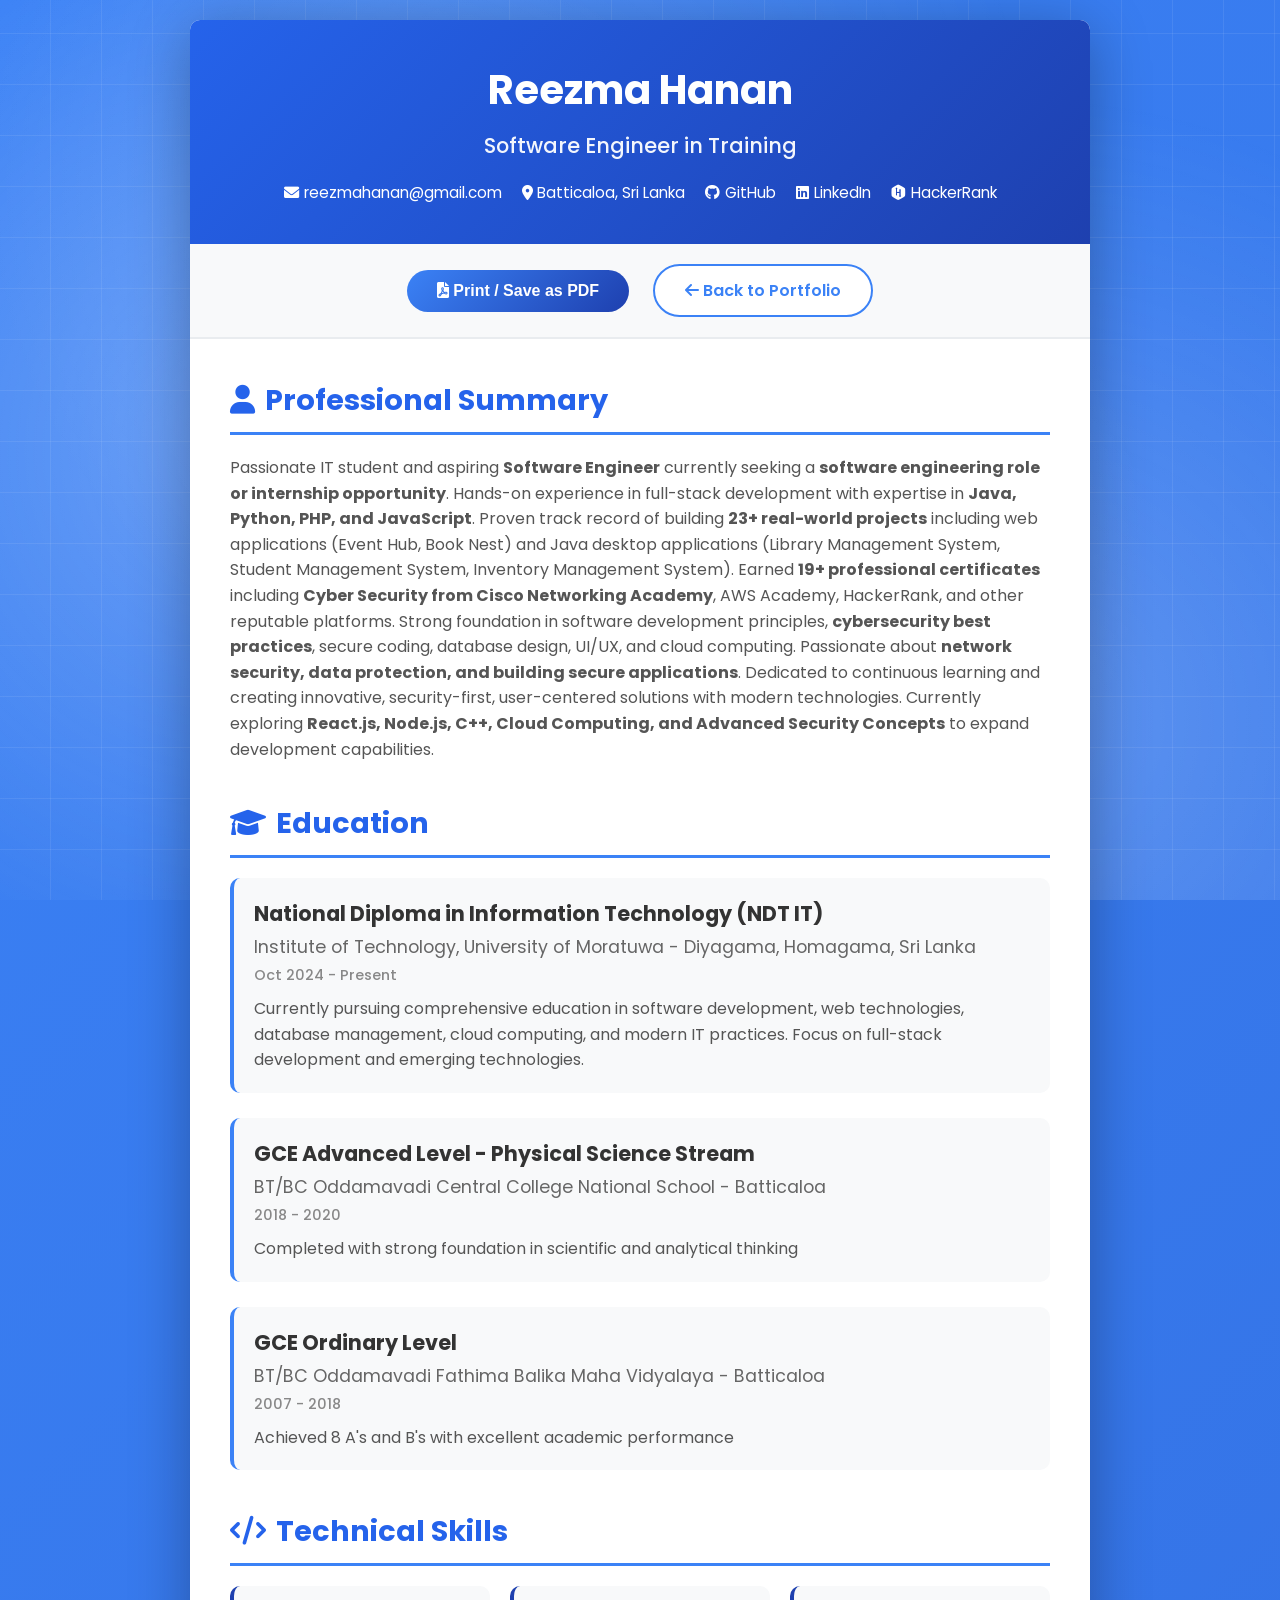
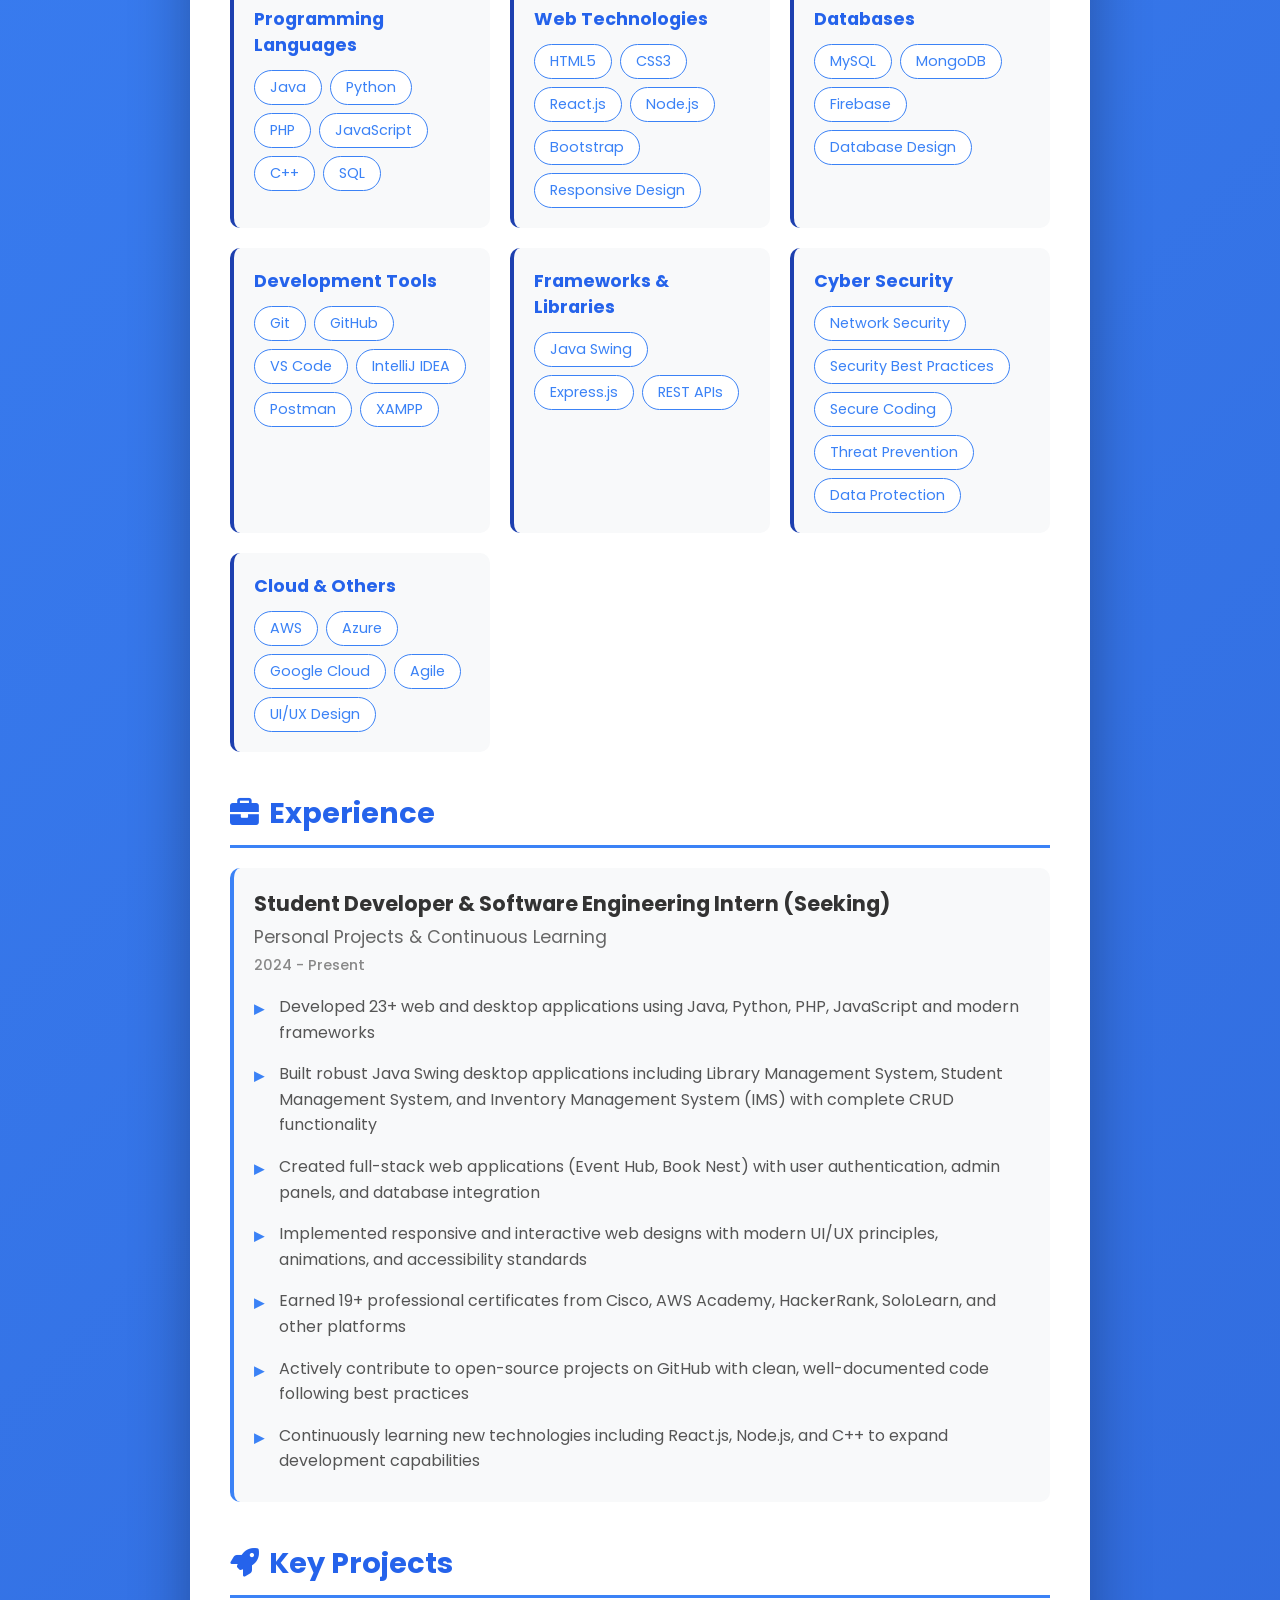
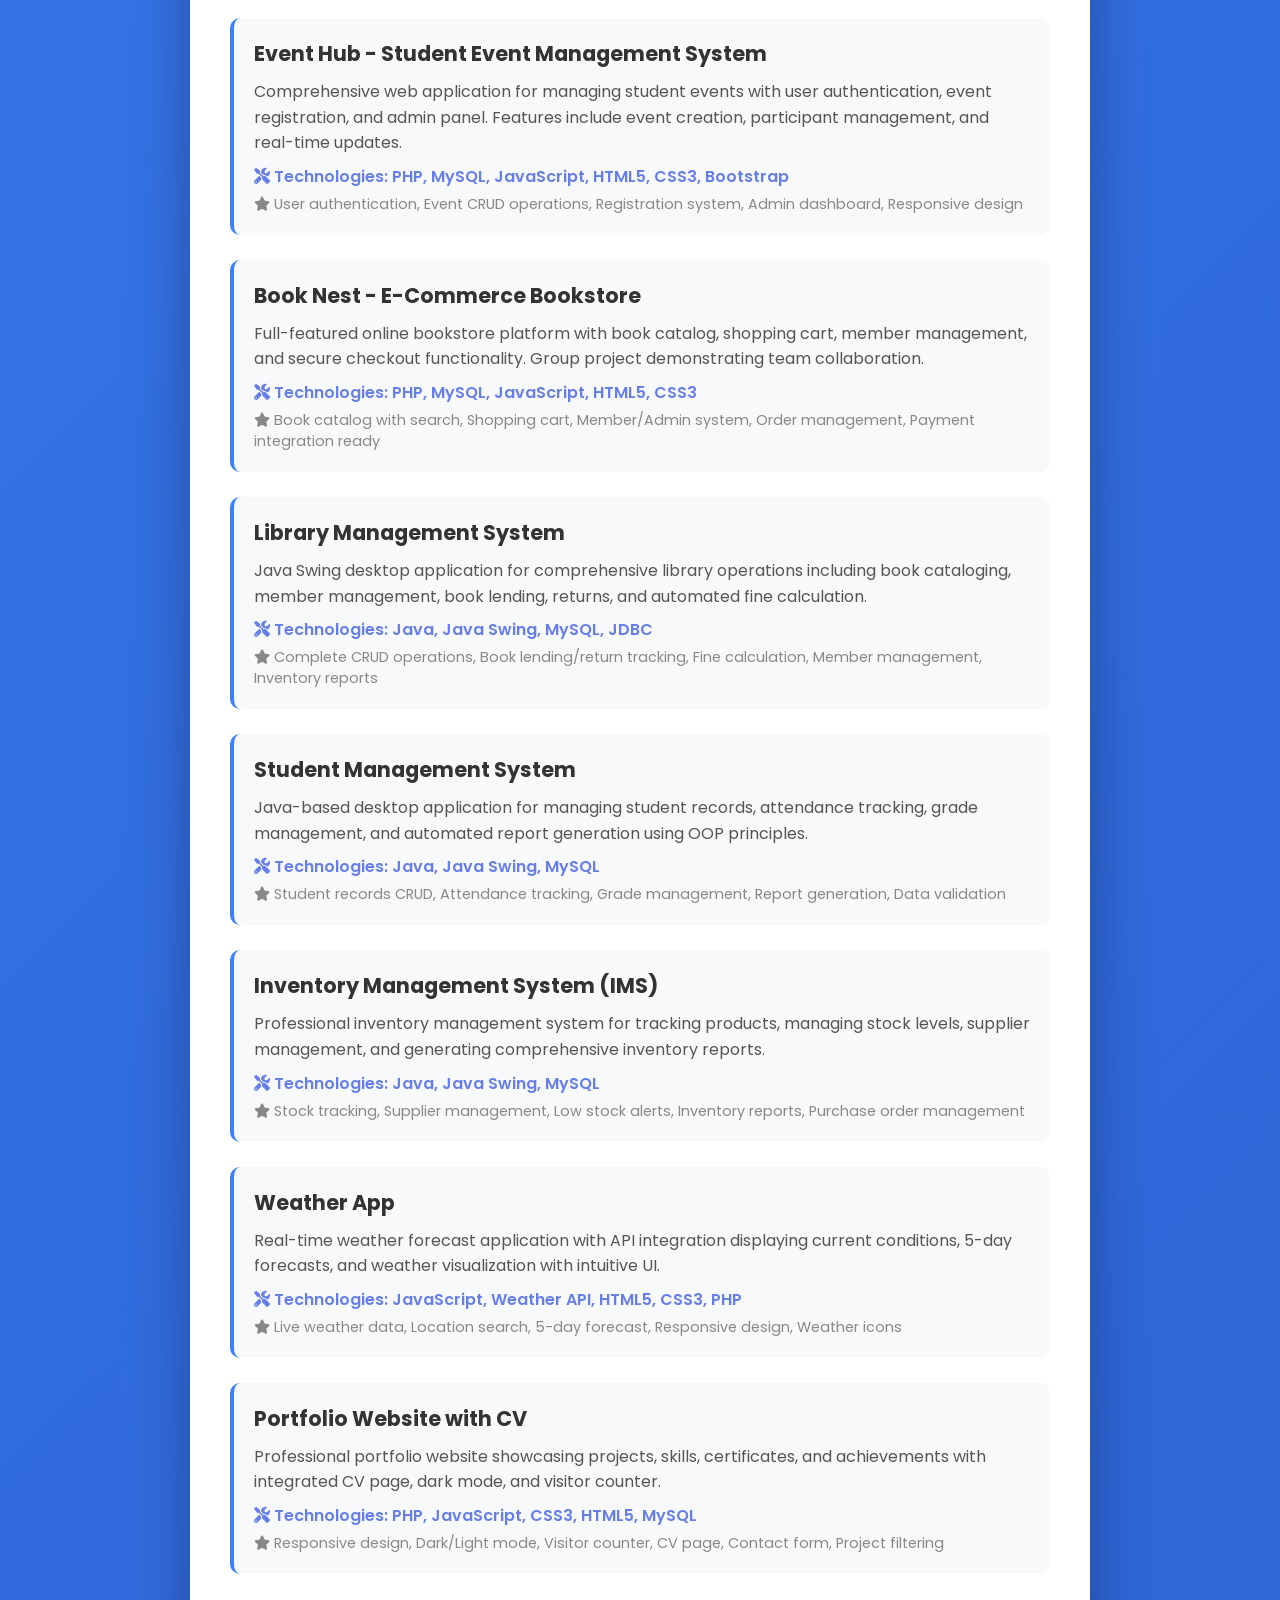
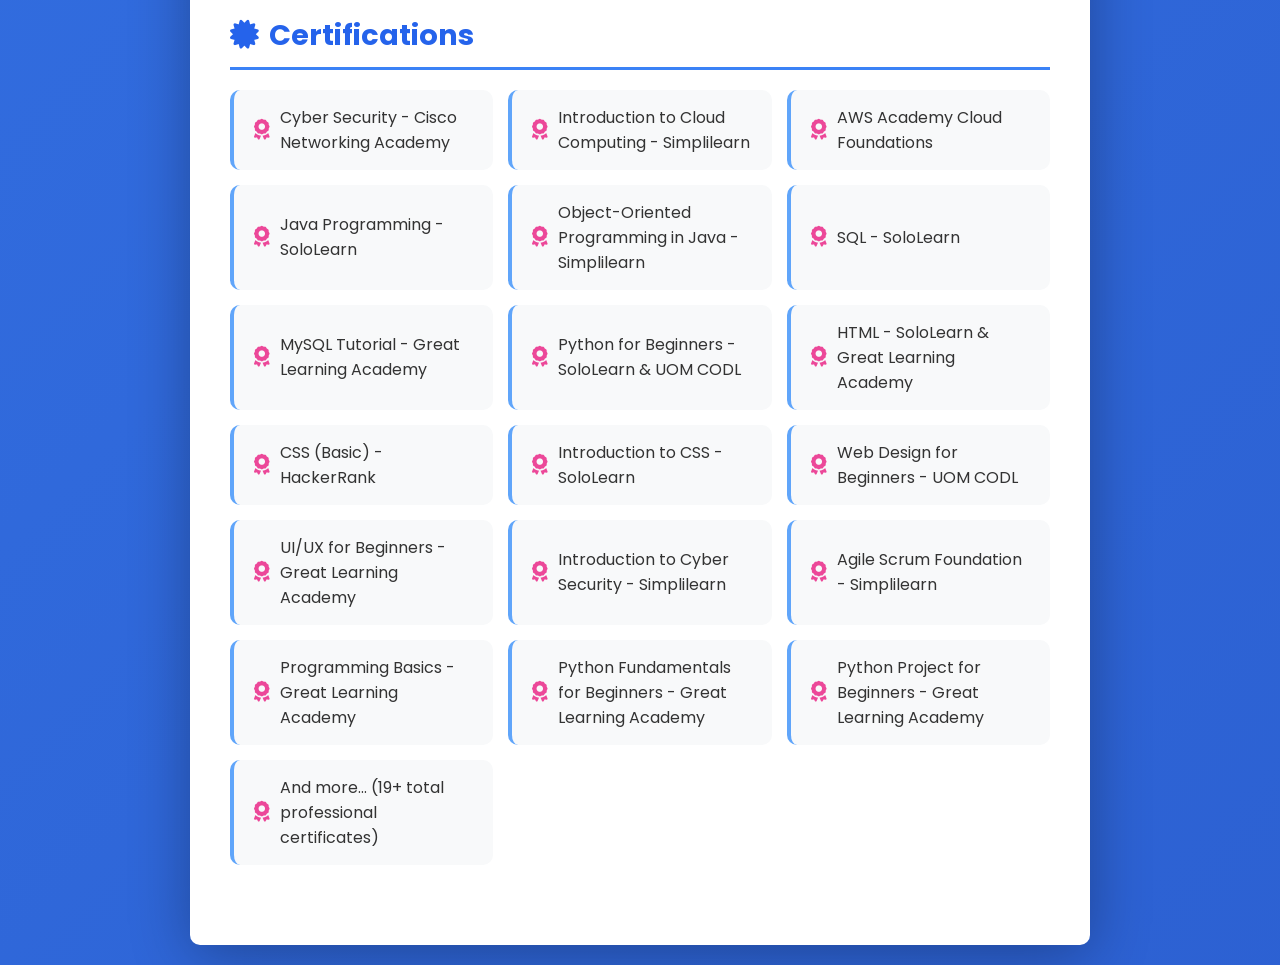
==== cv.html @ 6aeda27d "Complete portfolio website with HTML/CSS/JS - Email validation, FormSubmit integration, responsive d" ====
﻿<!DOCTYPE html>
<html lang="en">
<head>
    <meta charset="UTF-8">
    <meta name="viewport" content="width=device-width, initial-scale=1.0">
    <title>Reezma Hanan - Curriculum Vitae</title>
    <link rel="stylesheet" href="https://cdnjs.cloudflare.com/ajax/libs/font-awesome/6.0.0/css/all.min.css">
    <link href="https://fonts.googleapis.com/css2?family=Poppins:wght@300;400;500;600;700&display=swap" rel="stylesheet">
    <style>
        * {
            margin: 0;
            padding: 0;
            box-sizing: border-box;
        }

        body {
            font-family: 'Poppins', sans-serif;
            background: linear-gradient(135deg, #3b82f6 0%, #1e40af 50%, #60a5fa 100%);
            background-size: 400% 400%;
            animation: gradientShift 15s ease infinite;
            padding: 20px;
            color: #333;
            position: relative;
        }

        @keyframes gradientShift {
            0% { background-position: 0% 50%; }
            50% { background-position: 100% 50%; }
            100% { background-position: 0% 50%; }
        }

        body::before {
            content: '';
            position: fixed;
            top: 0;
            left: 0;
            width: 100%;
            height: 100%;
            background-image: 
                radial-gradient(circle at 20% 50%, rgba(255, 255, 255, 0.25) 0%, transparent 50%),
                radial-gradient(circle at 80% 80%, rgba(255, 255, 255, 0.2) 0%, transparent 50%),
                radial-gradient(circle at 40% 20%, rgba(255, 255, 255, 0.15) 0%, transparent 50%),
                radial-gradient(circle at 60% 60%, rgba(255, 255, 255, 0.15) 0%, transparent 40%);
            background-size: 100% 100%;
            pointer-events: none;
            z-index: 0;
        }

        body::after {
            content: '';
            position: fixed;
            top: 0;
            left: 0;
            width: 100%;
            height: 100%;
            background-image:
                repeating-linear-gradient(
                    0deg,
                    transparent,
                    transparent 50px,
                    rgba(255, 255, 255, 0.08) 50px,
                    rgba(255, 255, 255, 0.08) 51px
                ),
                repeating-linear-gradient(
                    90deg,
                    transparent,
                    transparent 50px,
                    rgba(255, 255, 255, 0.08) 50px,
                    rgba(255, 255, 255, 0.08) 51px
                );
            pointer-events: none;
            z-index: 0;
        }

        .cv-container {
            max-width: 900px;
            margin: 0 auto;
            background: white;
            box-shadow: 0 10px 60px rgba(0, 0, 0, 0.3);
            border-radius: 10px;
            overflow: hidden;
            position: relative;
            z-index: 1;
        }

        .cv-header {
            background: linear-gradient(135deg, #2563eb 0%, #1e40af 100%);
            color: white;
            padding: 40px;
            text-align: center;
        }

        .cv-header h1 {
            font-size: 2.5em;
            margin-bottom: 10px;
            font-weight: 700;
        }

        .cv-header .title {
            font-size: 1.3em;
            margin-bottom: 20px;
            opacity: 0.95;
            font-weight: 500;
        }

        .contact-info {
            display: flex;
            justify-content: center;
            flex-wrap: wrap;
            gap: 20px;
            margin-top: 20px;
            font-size: 0.95em;
        }

        .contact-info a {
            color: white;
            text-decoration: none;
            display: flex;
            align-items: center;
            gap: 5px;
            transition: opacity 0.3s;
        }

        .contact-info a:hover {
            opacity: 0.8;
        }

        .cv-actions {
            background: #f8f9fa;
            padding: 20px;
            text-align: center;
            border-bottom: 2px solid #e9ecef;
        }

        .btn {
            display: inline-block;
            padding: 12px 30px;
            margin: 0 10px;
            border-radius: 30px;
            text-decoration: none;
            font-weight: 600;
            transition: all 0.3s;
            cursor: pointer;
            border: none;
            font-size: 1em;
        }

        .btn-primary {
            background: linear-gradient(135deg, #3b82f6 0%, #1e40af 100%);
            color: white;
        }

        .btn-primary:hover {
            transform: translateY(-2px);
            box-shadow: 0 5px 20px rgba(59, 130, 246, 0.4);
        }

        .btn-secondary {
            background: white;
            color: #3b82f6;
            border: 2px solid #3b82f6;
        }

        .btn-secondary:hover {
            background: #3b82f6;
            color: white;
        }

        .cv-content {
            padding: 40px;
        }

        .cv-section {
            margin-bottom: 40px;
        }

        .cv-section h2 {
            color: #2563eb;
            font-size: 1.8em;
            margin-bottom: 20px;
            padding-bottom: 10px;
            border-bottom: 3px solid #3b82f6;
            display: flex;
            align-items: center;
            gap: 10px;
        }

        .education-item, .experience-item, .project-item {
            margin-bottom: 25px;
            padding: 20px;
            background: #f8f9fa;
            border-radius: 10px;
            border-left: 4px solid #3b82f6;
        }

        .education-item h3, .experience-item h3, .project-item h3 {
            color: #333;
            font-size: 1.3em;
            margin-bottom: 5px;
        }

        .institution, .company {
            color: #666;
            font-size: 1.1em;
            margin-bottom: 5px;
        }

        .period {
            color: #888;
            font-size: 0.9em;
            margin-bottom: 10px;
            font-weight: 500;
        }

        .details, .description {
            color: #555;
            line-height: 1.6;
            margin-top: 10px;
        }

        .responsibilities {
            list-style: none;
            padding-left: 0;
        }

        .responsibilities li {
            padding: 8px 0;
            padding-left: 25px;
            position: relative;
            color: #555;
            line-height: 1.6;
        }

        .responsibilities li:before {
            content: "▸";
            position: absolute;
            left: 0;
            color: #3b82f6;
            font-weight: bold;
            font-size: 1.2em;
        }

        .skills-grid {
            display: grid;
            grid-template-columns: repeat(auto-fit, minmax(250px, 1fr));
            gap: 20px;
        }

        .skill-category {
            background: #f8f9fa;
            padding: 20px;
            border-radius: 10px;
            border-left: 4px solid #1e40af;
        }

        .skill-category h3 {
            color: #2563eb;
            font-size: 1.1em;
            margin-bottom: 12px;
        }

        .skill-tags {
            display: flex;
            flex-wrap: wrap;
            gap: 8px;
        }

        .skill-tag {
            background: white;
            color: #3b82f6;
            padding: 6px 15px;
            border-radius: 20px;
            font-size: 0.9em;
            border: 1px solid #3b82f6;
        }

        .certificates-list {
            display: grid;
            grid-template-columns: repeat(auto-fit, minmax(250px, 1fr));
            gap: 15px;
        }

        .certificate-item {
            background: #f8f9fa;
            padding: 15px 20px;
            border-radius: 10px;
            border-left: 4px solid #60a5fa;
            display: flex;
            align-items: center;
            gap: 10px;
        }

        .certificate-item i {
            color: #ec4899;
            font-size: 1.3em;
        }

        .technologies {
            color: #667eea;
            font-weight: 600;
            margin-top: 8px;
        }

        .highlights {
            color: #888;
            font-size: 0.9em;
            margin-top: 5px;
        }

        @media print {
            body {
                background: white;
                padding: 0;
            }

            .cv-actions {
                display: none;
            }

            .cv-container {
                box-shadow: none;
                border-radius: 0;
            }

            .cv-section {
                page-break-inside: avoid;
            }
        }

        @media (max-width: 768px) {
            .cv-header h1 {
                font-size: 2em;
            }

            .cv-header .title {
                font-size: 1.1em;
            }

            .contact-info {
                font-size: 0.85em;
            }

            .cv-content {
                padding: 20px;
            }

            .btn {
                padding: 10px 20px;
                font-size: 0.9em;
                margin: 5px;
            }

            .skills-grid {
                grid-template-columns: 1fr;
            }
        }
    </style>
</head>
<body>
    <div class="cv-container" id="cv-content">
        <!-- CV Header -->
        <div class="cv-header">
            <h1>Reezma Hanan</h1>
            <div class="title">Software Engineer in Training</div>
            <div class="contact-info">
                <a href="mailto:reezmahanan@gmail.com">
                    <i class="fas fa-envelope"></i> reezmahanan@gmail.com
                </a>
                <span style="color: white;">
                    <i class="fas fa-map-marker-alt"></i> Batticaloa, Sri Lanka
                </span>
                <a href="https://github.com/reezmahanan" target="_blank">
                    <i class="fab fa-github"></i> GitHub
                </a>
                <a href="https://linkedin.com/in/reezma-hanan" target="_blank">
                    <i class="fab fa-linkedin"></i> LinkedIn
                </a>
                <a href="https://hackerrank.com/profile/reezmahanan" target="_blank">
                    <i class="fab fa-hackerrank"></i> HackerRank
                </a>
            </div>
        </div>

        <!-- CV Actions -->
        <div class="cv-actions">
            <button onclick="window.print()" class="btn btn-primary">
                <i class="fas fa-file-pdf"></i> Print / Save as PDF
            </button>
            <a href="index.html" class="btn btn-secondary">
                <i class="fas fa-arrow-left"></i> Back to Portfolio
            </a>
        </div>

        <!-- CV Content -->
        <div class="cv-content">
            <!-- Professional Summary -->
            <div class="cv-section">
                <h2><i class="fas fa-user"></i> Professional Summary</h2>
                <p class="details">
                    Passionate IT student and aspiring <strong>Software Engineer</strong> currently seeking a <strong>software engineering role or internship opportunity</strong>. 
                    Hands-on experience in full-stack development with expertise in <strong>Java, Python, PHP, and JavaScript</strong>. 
                    Proven track record of building <strong>23+ real-world projects</strong> including web applications (Event Hub, Book Nest) 
                    and Java desktop applications (Library Management System, Student Management System, Inventory Management System). 
                    Earned <strong>19+ professional certificates</strong> including <strong>Cyber Security from Cisco Networking Academy</strong>, AWS Academy, HackerRank, and other reputable platforms. 
                    Strong foundation in software development principles, <strong>cybersecurity best practices</strong>, secure coding, database design, UI/UX, and cloud computing. 
                    Passionate about <strong>network security, data protection, and building secure applications</strong>. 
                    Dedicated to continuous learning and creating innovative, security-first, user-centered solutions with modern technologies. 
                    Currently exploring <strong>React.js, Node.js, C++, Cloud Computing, and Advanced Security Concepts</strong> to expand development capabilities.
                </p>
            </div>

            <!-- Education -->
            <div class="cv-section">
                <h2><i class="fas fa-graduation-cap"></i> Education</h2>
                <div class="education-item">
                    <h3>National Diploma in Information Technology (NDT IT)</h3>
                    <div class="institution">Institute of Technology, University of Moratuwa - Diyagama, Homagama, Sri Lanka</div>
                    <div class="period">Oct 2024 - Present</div>
                    <div class="details">Currently pursuing comprehensive education in software development, web technologies, database management, cloud computing, and modern IT practices. Focus on full-stack development and emerging technologies.</div>
                </div>
                <div class="education-item">
                    <h3>GCE Advanced Level - Physical Science Stream</h3>
                    <div class="institution">BT/BC Oddamavadi Central College National School - Batticaloa</div>
                    <div class="period">2018 - 2020</div>
                    <div class="details">Completed with strong foundation in scientific and analytical thinking</div>
                </div>
                <div class="education-item">
                    <h3>GCE Ordinary Level</h3>
                    <div class="institution">BT/BC Oddamavadi Fathima Balika Maha Vidyalaya - Batticaloa</div>
                    <div class="period">2007 - 2018</div>
                    <div class="details">Achieved 8 A's and B's with excellent academic performance</div>
                </div>
            </div>

            <!-- Skills -->
            <div class="cv-section">
                <h2><i class="fas fa-code"></i> Technical Skills</h2>
                <div class="skills-grid">
                    <div class="skill-category">
                        <h3>Programming Languages</h3>
                        <div class="skill-tags">
                            <span class="skill-tag">Java</span>
                            <span class="skill-tag">Python</span>
                            <span class="skill-tag">PHP</span>
                            <span class="skill-tag">JavaScript</span>
                            <span class="skill-tag">C++</span>
                            <span class="skill-tag">SQL</span>
                        </div>
                    </div>
                    <div class="skill-category">
                        <h3>Web Technologies</h3>
                        <div class="skill-tags">
                            <span class="skill-tag">HTML5</span>
                            <span class="skill-tag">CSS3</span>
                            <span class="skill-tag">React.js</span>
                            <span class="skill-tag">Node.js</span>
                            <span class="skill-tag">Bootstrap</span>
                            <span class="skill-tag">Responsive Design</span>
                        </div>
                    </div>
                    <div class="skill-category">
                        <h3>Databases</h3>
                        <div class="skill-tags">
                            <span class="skill-tag">MySQL</span>
                            <span class="skill-tag">MongoDB</span>
                            <span class="skill-tag">Firebase</span>
                            <span class="skill-tag">Database Design</span>
                        </div>
                    </div>
                    <div class="skill-category">
                        <h3>Development Tools</h3>
                        <div class="skill-tags">
                            <span class="skill-tag">Git</span>
                            <span class="skill-tag">GitHub</span>
                            <span class="skill-tag">VS Code</span>
                            <span class="skill-tag">IntelliJ IDEA</span>
                            <span class="skill-tag">Postman</span>
                            <span class="skill-tag">XAMPP</span>
                        </div>
                    </div>
                    <div class="skill-category">
                        <h3>Frameworks & Libraries</h3>
                        <div class="skill-tags">
                            <span class="skill-tag">Java Swing</span>
                            <span class="skill-tag">Express.js</span>
                            <span class="skill-tag">REST APIs</span>
                        </div>
                    </div>
                    <div class="skill-category">
                        <h3>Cyber Security</h3>
                        <div class="skill-tags">
                            <span class="skill-tag">Network Security</span>
                            <span class="skill-tag">Security Best Practices</span>
                            <span class="skill-tag">Secure Coding</span>
                            <span class="skill-tag">Threat Prevention</span>
                            <span class="skill-tag">Data Protection</span>
                        </div>
                    </div>
                    <div class="skill-category">
                        <h3>Cloud & Others</h3>
                        <div class="skill-tags">
                            <span class="skill-tag">AWS</span>
                            <span class="skill-tag">Azure</span>
                            <span class="skill-tag">Google Cloud</span>
                            <span class="skill-tag">Agile</span>
                            <span class="skill-tag">UI/UX Design</span>
                        </div>
                    </div>
                </div>
            </div>

            <!-- Experience -->
            <div class="cv-section">
                <h2><i class="fas fa-briefcase"></i> Experience</h2>
                <div class="experience-item">
                    <h3>Student Developer & Software Engineering Intern (Seeking)</h3>
                    <div class="company">Personal Projects & Continuous Learning</div>
                    <div class="period">2024 - Present</div>
                    <ul class="responsibilities">
                        <li>Developed 23+ web and desktop applications using Java, Python, PHP, JavaScript and modern frameworks</li>
                        <li>Built robust Java Swing desktop applications including Library Management System, Student Management System, and Inventory Management System (IMS) with complete CRUD functionality</li>
                        <li>Created full-stack web applications (Event Hub, Book Nest) with user authentication, admin panels, and database integration</li>
                        <li>Implemented responsive and interactive web designs with modern UI/UX principles, animations, and accessibility standards</li>
                        <li>Earned 19+ professional certificates from Cisco, AWS Academy, HackerRank, SoloLearn, and other platforms</li>
                        <li>Actively contribute to open-source projects on GitHub with clean, well-documented code following best practices</li>
                        <li>Continuously learning new technologies including React.js, Node.js, and C++ to expand development capabilities</li>
                    </ul>
                </div>
            </div>

            <!-- Projects -->
            <div class="cv-section">
                <h2><i class="fas fa-rocket"></i> Key Projects</h2>
                <div class="project-item">
                    <h3>Event Hub - Student Event Management System</h3>
                    <div class="description">Comprehensive web application for managing student events with user authentication, event registration, and admin panel. Features include event creation, participant management, and real-time updates.</div>
                    <div class="technologies"><i class="fas fa-tools"></i> Technologies: PHP, MySQL, JavaScript, HTML5, CSS3, Bootstrap</div>
                    <div class="highlights"><i class="fas fa-star"></i> User authentication, Event CRUD operations, Registration system, Admin dashboard, Responsive design</div>
                </div>
                <div class="project-item">
                    <h3>Book Nest - E-Commerce Bookstore</h3>
                    <div class="description">Full-featured online bookstore platform with book catalog, shopping cart, member management, and secure checkout functionality. Group project demonstrating team collaboration.</div>
                    <div class="technologies"><i class="fas fa-tools"></i> Technologies: PHP, MySQL, JavaScript, HTML5, CSS3</div>
                    <div class="highlights"><i class="fas fa-star"></i> Book catalog with search, Shopping cart, Member/Admin system, Order management, Payment integration ready</div>
                </div>
                <div class="project-item">
                    <h3>Library Management System</h3>
                    <div class="description">Java Swing desktop application for comprehensive library operations including book cataloging, member management, book lending, returns, and automated fine calculation.</div>
                    <div class="technologies"><i class="fas fa-tools"></i> Technologies: Java, Java Swing, MySQL, JDBC</div>
                    <div class="highlights"><i class="fas fa-star"></i> Complete CRUD operations, Book lending/return tracking, Fine calculation, Member management, Inventory reports</div>
                </div>
                <div class="project-item">
                    <h3>Student Management System</h3>
                    <div class="description">Java-based desktop application for managing student records, attendance tracking, grade management, and automated report generation using OOP principles.</div>
                    <div class="technologies"><i class="fas fa-tools"></i> Technologies: Java, Java Swing, MySQL</div>
                    <div class="highlights"><i class="fas fa-star"></i> Student records CRUD, Attendance tracking, Grade management, Report generation, Data validation</div>
                </div>
                <div class="project-item">
                    <h3>Inventory Management System (IMS)</h3>
                    <div class="description">Professional inventory management system for tracking products, managing stock levels, supplier management, and generating comprehensive inventory reports.</div>
                    <div class="technologies"><i class="fas fa-tools"></i> Technologies: Java, Java Swing, MySQL</div>
                    <div class="highlights"><i class="fas fa-star"></i> Stock tracking, Supplier management, Low stock alerts, Inventory reports, Purchase order management</div>
                </div>
                <div class="project-item">
                    <h3>Weather App</h3>
                    <div class="description">Real-time weather forecast application with API integration displaying current conditions, 5-day forecasts, and weather visualization with intuitive UI.</div>
                    <div class="technologies"><i class="fas fa-tools"></i> Technologies: JavaScript, Weather API, HTML5, CSS3, PHP</div>
                    <div class="highlights"><i class="fas fa-star"></i> Live weather data, Location search, 5-day forecast, Responsive design, Weather icons</div>
                </div>
                <div class="project-item">
                    <h3>Portfolio Website with CV</h3>
                    <div class="description">Professional portfolio website showcasing projects, skills, certificates, and achievements with integrated CV page, dark mode, and visitor counter.</div>
                    <div class="technologies"><i class="fas fa-tools"></i> Technologies: PHP, JavaScript, CSS3, HTML5, MySQL</div>
                    <div class="highlights"><i class="fas fa-star"></i> Responsive design, Dark/Light mode, Visitor counter, CV page, Contact form, Project filtering</div>
                </div>
            </div>

            <!-- Certificates -->
            <div class="cv-section">
                <h2><i class="fas fa-certificate"></i> Certifications</h2>
                <div class="certificates-list">
                    <div class="certificate-item">
                        <i class="fas fa-award"></i>
                        <span>Cyber Security - Cisco Networking Academy</span>
                    </div>
                    <div class="certificate-item">
                        <i class="fas fa-award"></i>
                        <span>Introduction to Cloud Computing - Simplilearn</span>
                    </div>
                    <div class="certificate-item">
                        <i class="fas fa-award"></i>
                        <span>AWS Academy Cloud Foundations</span>
                    </div>
                    <div class="certificate-item">
                        <i class="fas fa-award"></i>
                        <span>Java Programming - SoloLearn</span>
                    </div>
                    <div class="certificate-item">
                        <i class="fas fa-award"></i>
                        <span>Object-Oriented Programming in Java - Simplilearn</span>
                    </div>
                    <div class="certificate-item">
                        <i class="fas fa-award"></i>
                        <span>SQL - SoloLearn</span>
                    </div>
                    <div class="certificate-item">
                        <i class="fas fa-award"></i>
                        <span>MySQL Tutorial - Great Learning Academy</span>
                    </div>
                    <div class="certificate-item">
                        <i class="fas fa-award"></i>
                        <span>Python for Beginners - SoloLearn & UOM CODL</span>
                    </div>
                    <div class="certificate-item">
                        <i class="fas fa-award"></i>
                        <span>HTML - SoloLearn & Great Learning Academy</span>
                    </div>
                    <div class="certificate-item">
                        <i class="fas fa-award"></i>
                        <span>CSS (Basic) - HackerRank</span>
                    </div>
                    <div class="certificate-item">
                        <i class="fas fa-award"></i>
                        <span>Introduction to CSS - SoloLearn</span>
                    </div>
                    <div class="certificate-item">
                        <i class="fas fa-award"></i>
                        <span>Web Design for Beginners - UOM CODL</span>
                    </div>
                    <div class="certificate-item">
                        <i class="fas fa-award"></i>
                        <span>UI/UX for Beginners - Great Learning Academy</span>
                    </div>
                    <div class="certificate-item">
                        <i class="fas fa-award"></i>
                        <span>Introduction to Cyber Security - Simplilearn</span>
                    </div>
                    <div class="certificate-item">
                        <i class="fas fa-award"></i>
                        <span>Agile Scrum Foundation - Simplilearn</span>
                    </div>
                    <div class="certificate-item">
                        <i class="fas fa-award"></i>
                        <span>Programming Basics - Great Learning Academy</span>
                    </div>
                    <div class="certificate-item">
                        <i class="fas fa-award"></i>
                        <span>Python Fundamentals for Beginners - Great Learning Academy</span>
                    </div>
                    <div class="certificate-item">
                        <i class="fas fa-award"></i>
                        <span>Python Project for Beginners - Great Learning Academy</span>
                    </div>
                    <div class="certificate-item">
                        <i class="fas fa-award"></i>
                        <span>And more... (19+ total professional certificates)</span>
                    </div>
                </div>
            </div>
        </div>
    </div>

</body>
</html>
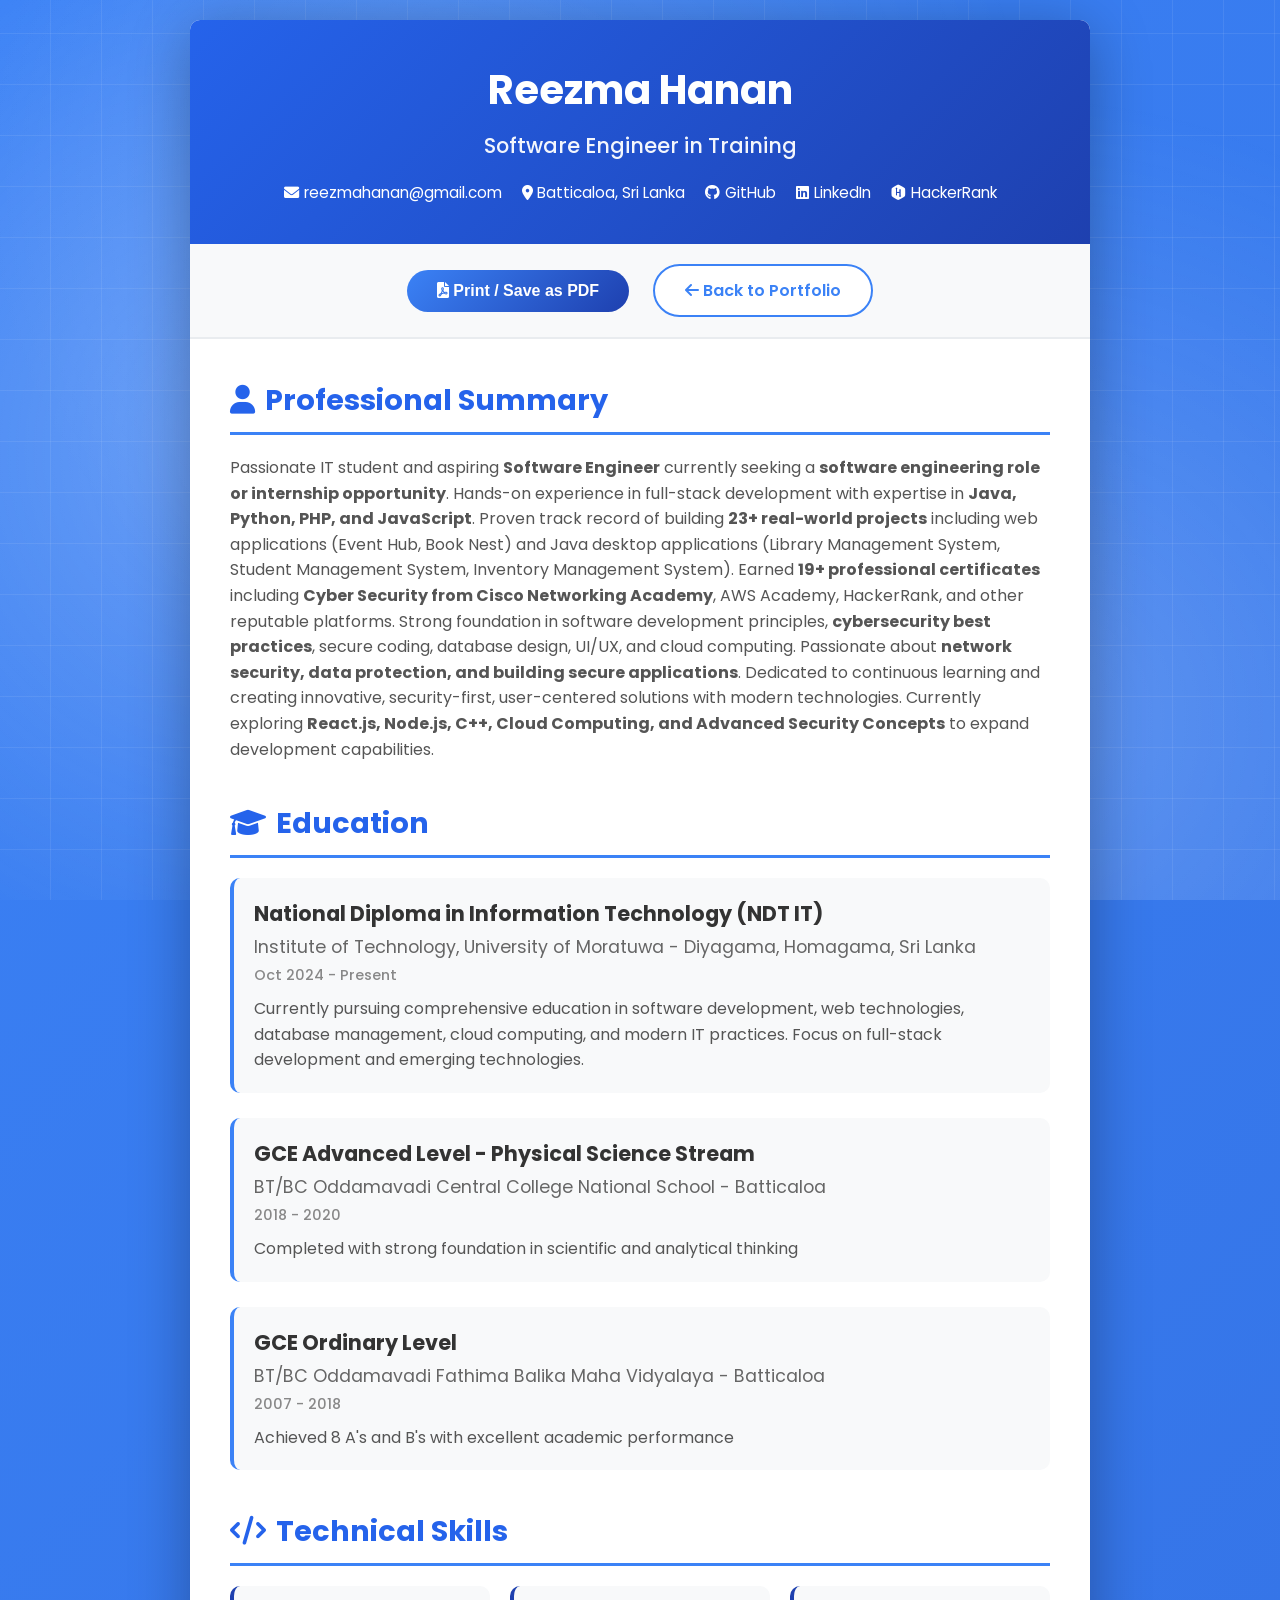
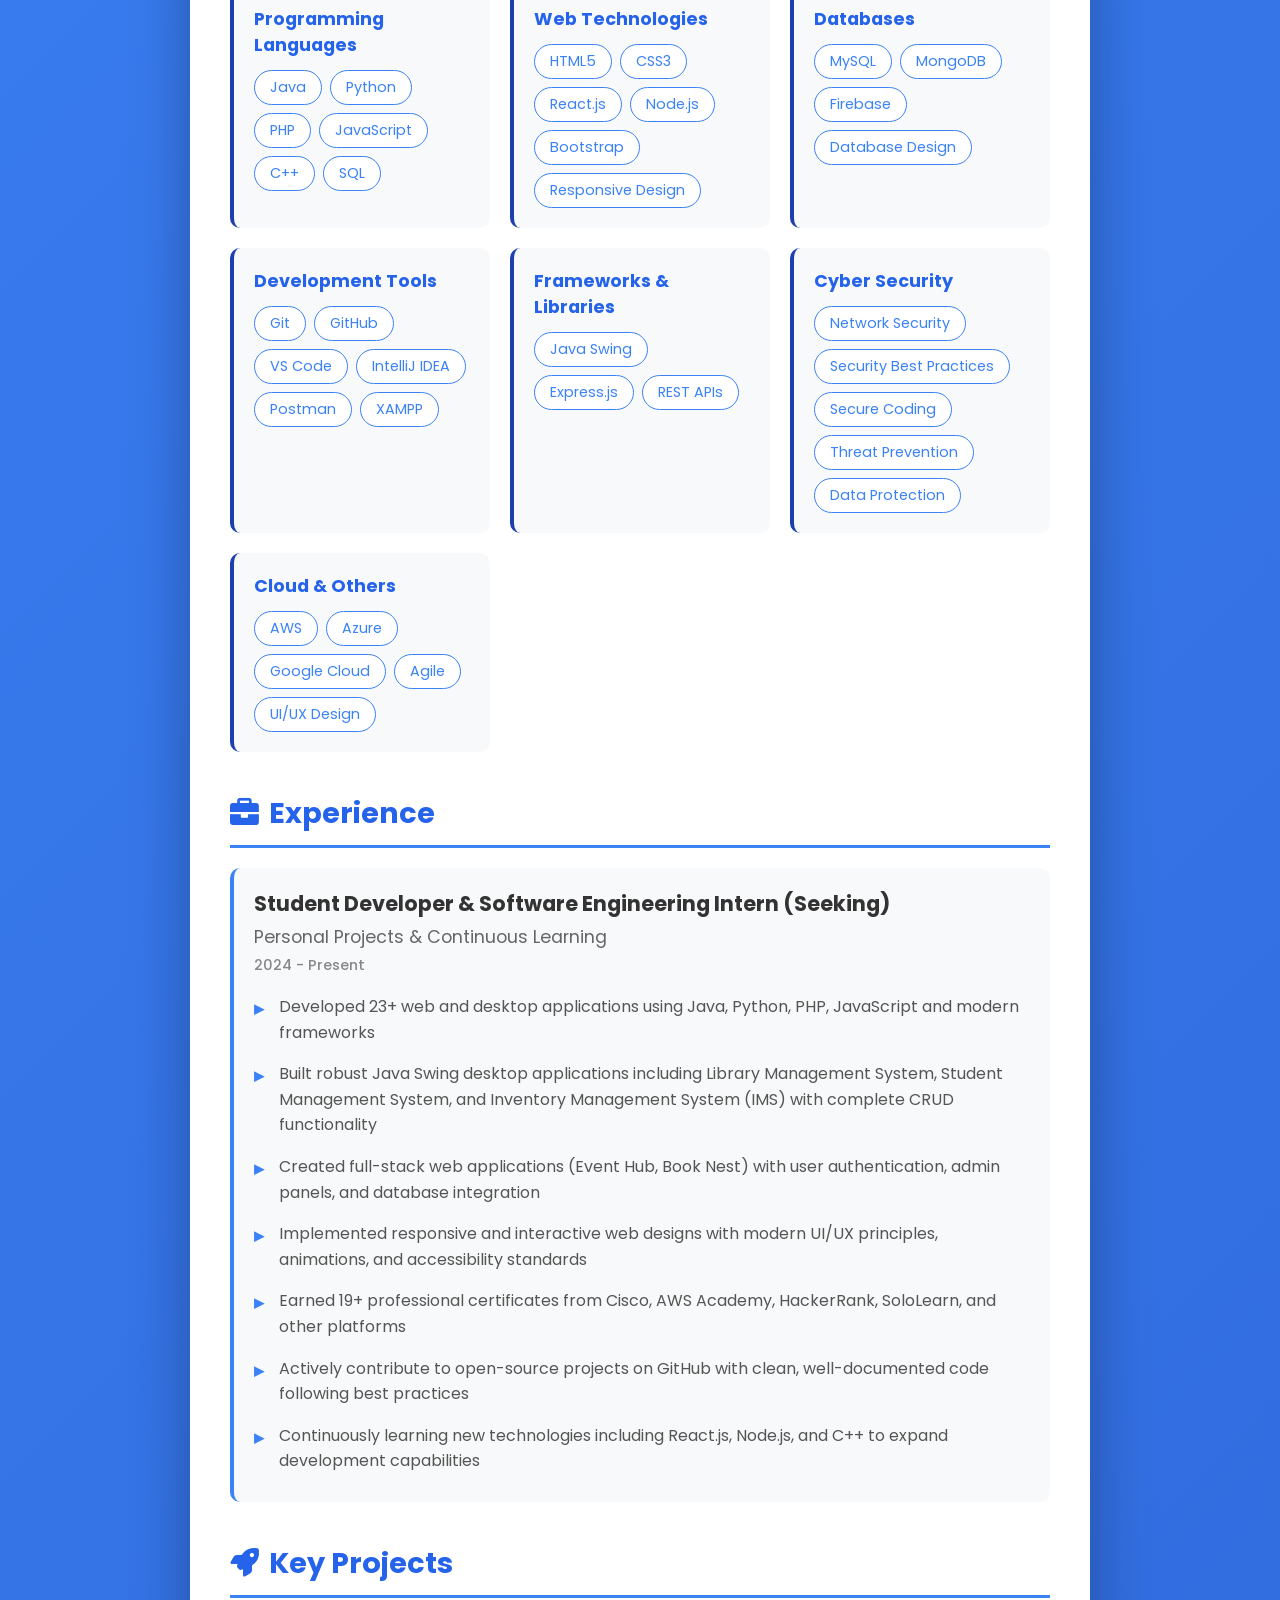
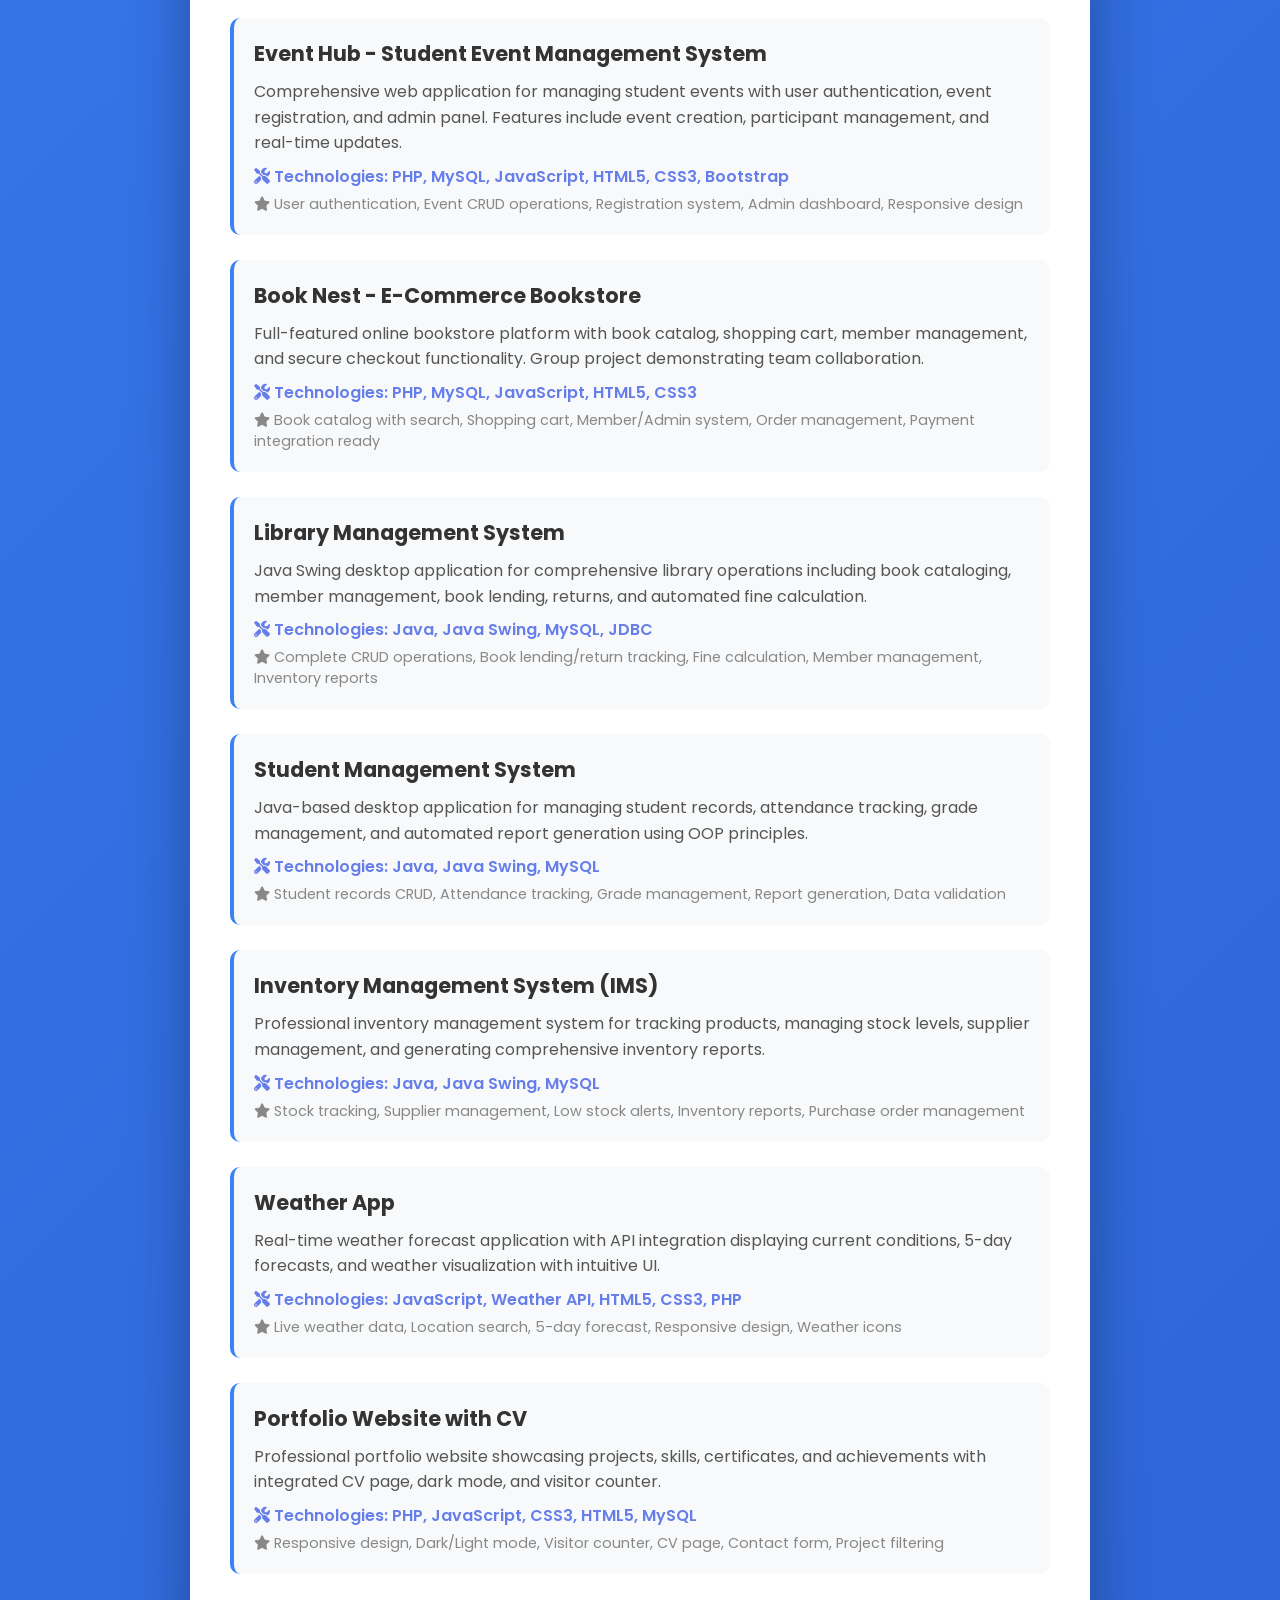
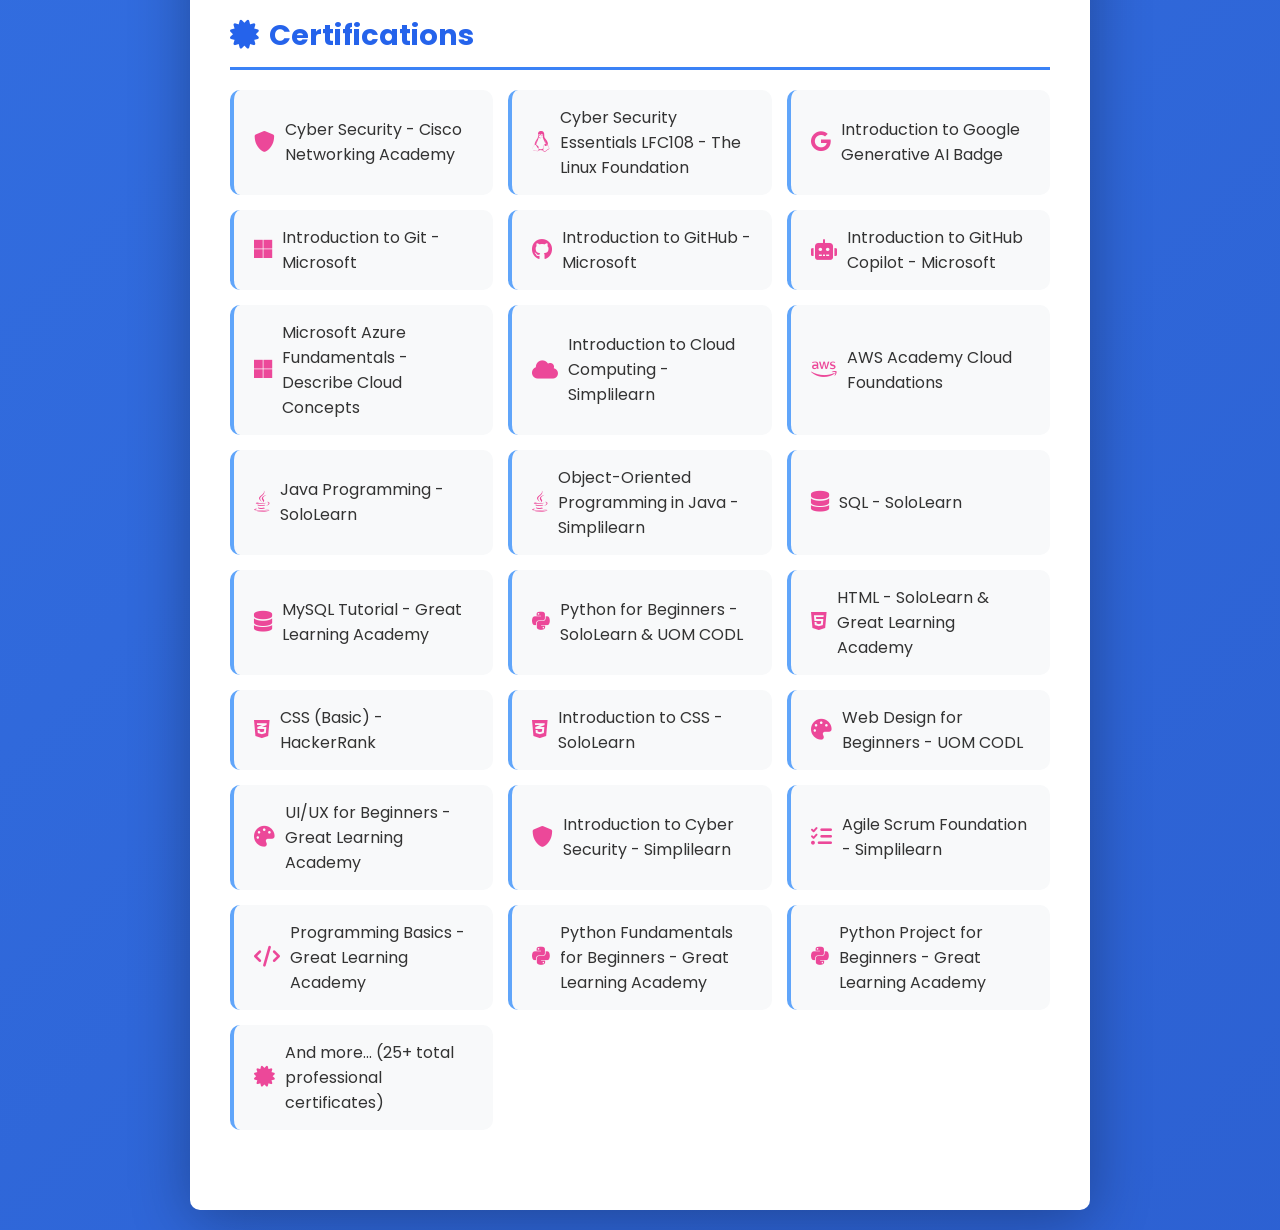
==== commit a3c830a8: "Add new certificates: Microsoft, Google, Linux Foundation and reorganize by priority" ====
--- a/cv.html
+++ b/cv.html
@@ -580,80 +580,104 @@
                 <h2><i class="fas fa-certificate"></i> Certifications</h2>
                 <div class="certificates-list">
                     <div class="certificate-item">
-                        <i class="fas fa-award"></i>
-                        <span>Cyber Security - Cisco Networking Academy</span>
-                    </div>
-                    <div class="certificate-item">
-                        <i class="fas fa-award"></i>
-                        <span>Introduction to Cloud Computing - Simplilearn</span>
-                    </div>
-                    <div class="certificate-item">
-                        <i class="fas fa-award"></i>
-                        <span>AWS Academy Cloud Foundations</span>
-                    </div>
-                    <div class="certificate-item">
-                        <i class="fas fa-award"></i>
-                        <span>Java Programming - SoloLearn</span>
-                    </div>
-                    <div class="certificate-item">
-                        <i class="fas fa-award"></i>
-                        <span>Object-Oriented Programming in Java - Simplilearn</span>
-                    </div>
-                    <div class="certificate-item">
-                        <i class="fas fa-award"></i>
-                        <span>SQL - SoloLearn</span>
-                    </div>
-                    <div class="certificate-item">
-                        <i class="fas fa-award"></i>
-                        <span>MySQL Tutorial - Great Learning Academy</span>
-                    </div>
-                    <div class="certificate-item">
-                        <i class="fas fa-award"></i>
-                        <span>Python for Beginners - SoloLearn & UOM CODL</span>
-                    </div>
-                    <div class="certificate-item">
-                        <i class="fas fa-award"></i>
-                        <span>HTML - SoloLearn & Great Learning Academy</span>
-                    </div>
-                    <div class="certificate-item">
-                        <i class="fas fa-award"></i>
-                        <span>CSS (Basic) - HackerRank</span>
-                    </div>
-                    <div class="certificate-item">
-                        <i class="fas fa-award"></i>
-                        <span>Introduction to CSS - SoloLearn</span>
-                    </div>
-                    <div class="certificate-item">
-                        <i class="fas fa-award"></i>
-                        <span>Web Design for Beginners - UOM CODL</span>
-                    </div>
-                    <div class="certificate-item">
-                        <i class="fas fa-award"></i>
-                        <span>UI/UX for Beginners - Great Learning Academy</span>
-                    </div>
-                    <div class="certificate-item">
-                        <i class="fas fa-award"></i>
-                        <span>Introduction to Cyber Security - Simplilearn</span>
-                    </div>
-                    <div class="certificate-item">
-                        <i class="fas fa-award"></i>
-                        <span>Agile Scrum Foundation - Simplilearn</span>
-                    </div>
-                    <div class="certificate-item">
-                        <i class="fas fa-award"></i>
-                        <span>Programming Basics - Great Learning Academy</span>
-                    </div>
-                    <div class="certificate-item">
-                        <i class="fas fa-award"></i>
-                        <span>Python Fundamentals for Beginners - Great Learning Academy</span>
-                    </div>
-                    <div class="certificate-item">
-                        <i class="fas fa-award"></i>
-                        <span>Python Project for Beginners - Great Learning Academy</span>
-                    </div>
-                    <div class="certificate-item">
-                        <i class="fas fa-award"></i>
-                        <span>And more... (19+ total professional certificates)</span>
+                        <i class="fas fa-shield-alt"></i>
+                        <span><a href="https://www.credly.com/badges/e39f3377-2df8-409a-a9ed-42e869c1d511" target="_blank" style="color: inherit; text-decoration: none;">Cyber Security - Cisco Networking Academy</a></span>
+                    </div>
+                    <div class="certificate-item">
+                        <i class="fab fa-linux"></i>
+                        <span><a href="https://ti-user-certificates.s3.amazonaws.com/e0df7fbf-a057-42af-8a1f-590912be5460/0508ad4c-dfe7-4044-b2f4-145bc0c3aad5-reezma-hanan-1fee3867-40b6-4d53-a0d2-c7e97ccb3f29-certificate.pdf" target="_blank" style="color: inherit; text-decoration: none;">Cyber Security Essentials LFC108 - The Linux Foundation</a></span>
+                    </div>
+                    <div class="certificate-item">
+                        <i class="fab fa-google"></i>
+                        <span><a href="https://cdn.qwiklabs.com/dkQVGBYS8HvCJHFPxPExnP3JVKTEoe6CpEKnTq8o2fo%3D" target="_blank" style="color: inherit; text-decoration: none;">Introduction to Google Generative AI Badge</a></span>
+                    </div>
+                    <div class="certificate-item">
+                        <i class="fab fa-microsoft"></i>
+                        <span><a href="https://learn.microsoft.com/en-us/users/reezmahanan-2643/achievements/print/uar62j53" target="_blank" style="color: inherit; text-decoration: none;">Introduction to Git - Microsoft</a></span>
+                    </div>
+                    <div class="certificate-item">
+                        <i class="fab fa-github"></i>
+                        <span><a href="https://learn.microsoft.com/en-us/users/reezmahanan-2643/achievements/print/b99l8rgd" target="_blank" style="color: inherit; text-decoration: none;">Introduction to GitHub - Microsoft</a></span>
+                    </div>
+                    <div class="certificate-item">
+                        <i class="fas fa-robot"></i>
+                        <span><a href="https://learn.microsoft.com/en-us/users/reezmahanan-2643/achievements/print/3a5apq2h" target="_blank" style="color: inherit; text-decoration: none;">Introduction to GitHub Copilot - Microsoft</a></span>
+                    </div>
+                    <div class="certificate-item">
+                        <i class="fab fa-microsoft"></i>
+                        <span><a href="https://learn.microsoft.com/en-us/users/reezmahanan-2643/achievements/print/nvub3e4f" target="_blank" style="color: inherit; text-decoration: none;">Microsoft Azure Fundamentals - Describe Cloud Concepts</a></span>
+                    </div>
+                    <div class="certificate-item">
+                        <i class="fas fa-cloud"></i>
+                        <span><a href="https://simpli-web.app.link/e/Sw0FuE7Tb0b" target="_blank" style="color: inherit; text-decoration: none;">Introduction to Cloud Computing - Simplilearn</a></span>
+                    </div>
+                    <div class="certificate-item">
+                        <i class="fab fa-aws"></i>
+                        <span><a href="#" target="_blank" style="color: inherit; text-decoration: none;">AWS Academy Cloud Foundations</a></span>
+                    </div>
+                    <div class="certificate-item">
+                        <i class="fab fa-java"></i>
+                        <span><a href="https://api2.sololearn.com/v2/certificates/CC-SQOTIPNO/image/png?t=638900670629150830" target="_blank" style="color: inherit; text-decoration: none;">Java Programming - SoloLearn</a></span>
+                    </div>
+                    <div class="certificate-item">
+                        <i class="fab fa-java"></i>
+                        <span><a href="https://simpli-web.app.link/e/rjW0X6KYe0b" target="_blank" style="color: inherit; text-decoration: none;">Object-Oriented Programming in Java - Simplilearn</a></span>
+                    </div>
+                    <div class="certificate-item">
+                        <i class="fas fa-database"></i>
+                        <span><a href="https://api2.sololearn.com/v2/certificates/CC-RROQM7MK/image/png?t=638900670821800290" target="_blank" style="color: inherit; text-decoration: none;">SQL - SoloLearn</a></span>
+                    </div>
+                    <div class="certificate-item">
+                        <i class="fas fa-database"></i>
+                        <span><a href="#" target="_blank" style="color: inherit; text-decoration: none;">MySQL Tutorial - Great Learning Academy</a></span>
+                    </div>
+                    <div class="certificate-item">
+                        <i class="fab fa-python"></i>
+                        <span><a href="https://api2.sololearn.com/v2/certificates/CC-QYW3SQUR/image/png?t=638900671037030616" target="_blank" style="color: inherit; text-decoration: none;">Python for Beginners - SoloLearn & UOM CODL</a></span>
+                    </div>
+                    <div class="certificate-item">
+                        <i class="fab fa-html5"></i>
+                        <span><a href="https://api2.sololearn.com/v2/certificates/CC-MZ0UGBKD/image/png?t=638900670954700343" target="_blank" style="color: inherit; text-decoration: none;">HTML - SoloLearn & Great Learning Academy</a></span>
+                    </div>
+                    <div class="certificate-item">
+                        <i class="fab fa-css3-alt"></i>
+                        <span><a href="https://www.hackerrank.com/certificates/24c0d933be28" target="_blank" style="color: inherit; text-decoration: none;">CSS (Basic) - HackerRank</a></span>
+                    </div>
+                    <div class="certificate-item">
+                        <i class="fab fa-css3-alt"></i>
+                        <span><a href="https://api2.sololearn.com/v2/certificates/CC-ZPBJQQ1O/image/png?t=638900671269641124" target="_blank" style="color: inherit; text-decoration: none;">Introduction to CSS - SoloLearn</a></span>
+                    </div>
+                    <div class="certificate-item">
+                        <i class="fas fa-palette"></i>
+                        <span><a href="#" target="_blank" style="color: inherit; text-decoration: none;">Web Design for Beginners - UOM CODL</a></span>
+                    </div>
+                    <div class="certificate-item">
+                        <i class="fas fa-palette"></i>
+                        <span><a href="#" target="_blank" style="color: inherit; text-decoration: none;">UI/UX for Beginners - Great Learning Academy</a></span>
+                    </div>
+                    <div class="certificate-item">
+                        <i class="fas fa-shield-alt"></i>
+                        <span><a href="https://simpli-web.app.link/e/bOI0gWUXe0b" target="_blank" style="color: inherit; text-decoration: none;">Introduction to Cyber Security - Simplilearn</a></span>
+                    </div>
+                    <div class="certificate-item">
+                        <i class="fas fa-tasks"></i>
+                        <span><a href="https://simpli-web.app.link/e/M3EWMjZXe0b" target="_blank" style="color: inherit; text-decoration: none;">Agile Scrum Foundation - Simplilearn</a></span>
+                    </div>
+                    <div class="certificate-item">
+                        <i class="fas fa-code"></i>
+                        <span><a href="#" target="_blank" style="color: inherit; text-decoration: none;">Programming Basics - Great Learning Academy</a></span>
+                    </div>
+                    <div class="certificate-item">
+                        <i class="fab fa-python"></i>
+                        <span><a href="#" target="_blank" style="color: inherit; text-decoration: none;">Python Fundamentals for Beginners - Great Learning Academy</a></span>
+                    </div>
+                    <div class="certificate-item">
+                        <i class="fab fa-python"></i>
+                        <span><a href="#" target="_blank" style="color: inherit; text-decoration: none;">Python Project for Beginners - Great Learning Academy</a></span>
+                    </div>
+                    <div class="certificate-item">
+                        <i class="fas fa-certificate"></i>
+                        <span>And more... (25+ total professional certificates)</span>
                     </div>
                 </div>
             </div>
